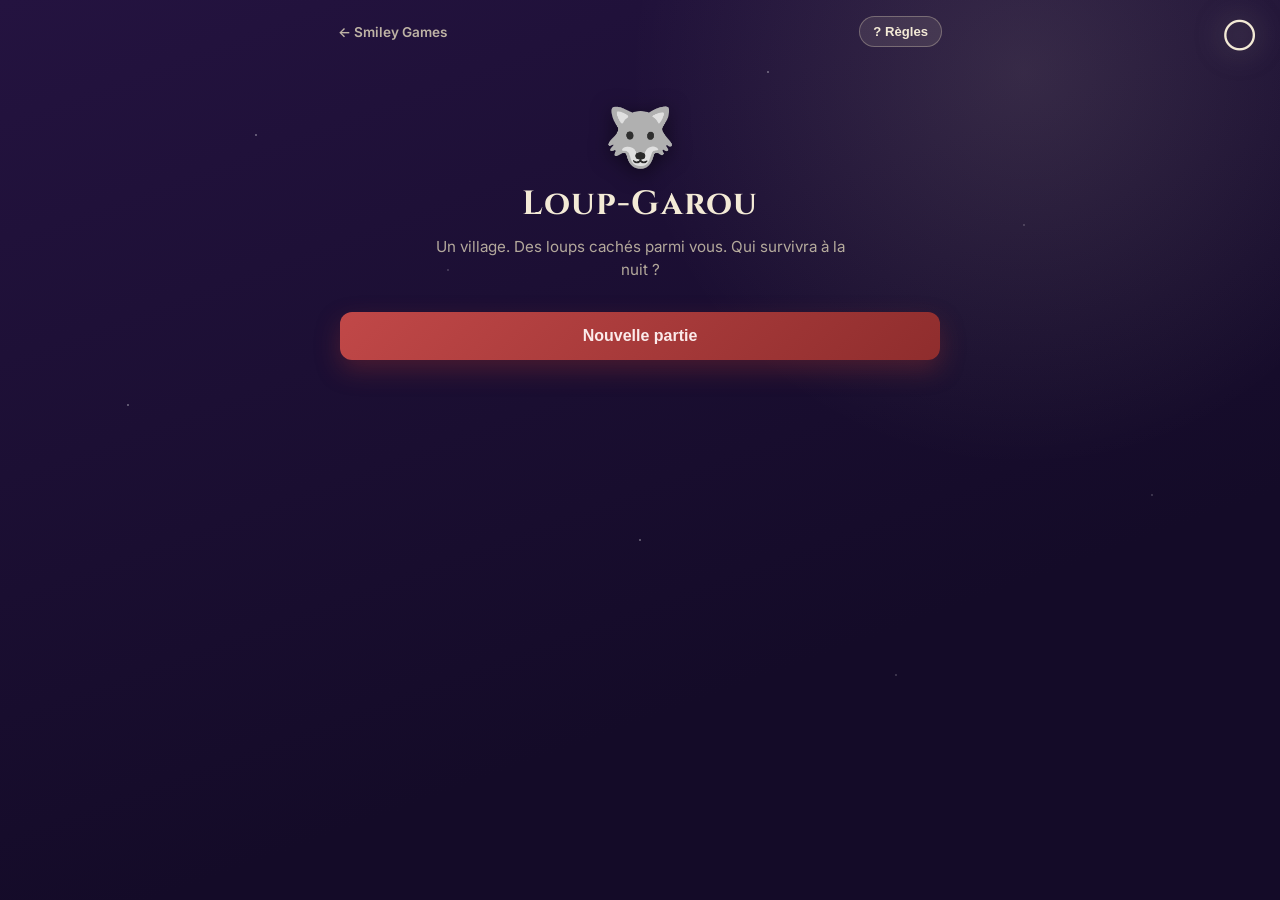
==== loup-garou/index.html @ ef9abdd2 "Corrige le retour à la ligne de la barre de navigation (6 boutons ne tenaient plus sur une ligne) et" ====
<!--
  © 2026 Smiley-droid — Tous droits réservés. Voir /LICENSE.
-->
<!DOCTYPE html>
<html lang="fr">
<head>
<meta charset="UTF-8">
<meta name="viewport" content="width=device-width, initial-scale=1.0">
<title>Loup-Garou — Smiley Games</title>
<link rel="preconnect" href="https://fonts.googleapis.com">
<link href="https://fonts.googleapis.com/css2?family=Cinzel:wght@600;700&family=Inter:wght@400;500;600;700&family=JetBrains+Mono:wght@600&display=swap" rel="stylesheet">
<link rel="stylesheet" href="style.css">
</head>
<body>

<div class="night-sky">
  <div class="stars"></div>
  <div class="moon">🌕</div>

  <header class="lg-topbar">
    <a href="../index.html" class="lg-back">← Smiley Games</a>
    <button class="lg-rules-btn" id="rules-btn">? Règles</button>
  </header>

  <main id="app"></main>
</div>

<template id="tpl-home">
  <section class="lg-view lg-home">
    <div class="lg-brand">
      <span class="lg-wolf">🐺</span>
      <h1>Loup-Garou</h1>
      <p>Un village. Des loups cachés parmi vous. Qui survivra à la nuit ?</p>
    </div>
    <button class="lg-btn-primary" id="new-game-btn">Nouvelle partie</button>
    <div id="lg-resume-zone"></div>
  </section>
</template>

<template id="tpl-setup">
  <section class="lg-view lg-setup">
    <button class="lg-link-back" data-back="home">← Retour</button>
    <h2>Joueurs</h2>
    <p class="lg-hint">Ajoute tous les joueurs présents autour de la table (5 minimum, 8-12 idéal).</p>
    <div class="lg-inline-add">
      <input type="text" id="setup-new-player" placeholder="Nom du joueur" maxlength="24">
      <button id="setup-add-player" class="lg-btn-ghost">+ Ajouter</button>
    </div>
    <ul class="lg-player-list" id="setup-player-list"></ul>

    <h2>Rôles spéciaux</h2>
    <p class="lg-hint">Le nombre de loups s'ajuste automatiquement. Coche les rôles spéciaux que tu veux inclure.</p>
    <div class="lg-role-picker" id="role-picker"></div>

    <div class="lg-summary" id="setup-summary"></div>

    <button class="lg-btn-primary" id="distribute-btn">Distribuer les rôles</button>
  </section>
</template>

<template id="tpl-reveal">
  <section class="lg-view lg-reveal">
    <p class="lg-progress" id="reveal-progress">Joueur 1 / 8</p>
    <div class="lg-role-card" id="role-card">
      <div class="lg-role-card-face lg-role-card-hidden" id="role-card-hidden">
        <p class="lg-pass-name" id="pass-name">Passe le téléphone à</p>
        <h2 id="reveal-player-name">—</h2>
        <p class="lg-tap-hint">Touche pour révéler ton rôle</p>
      </div>
      <div class="lg-role-card-face lg-role-card-shown hidden" id="role-card-shown">
        <span class="lg-role-icon" id="reveal-role-icon">🐺</span>
        <h2 id="reveal-role-name">Loup-Garou</h2>
        <p id="reveal-role-desc">Description du rôle</p>
      </div>
    </div>
    <button class="lg-btn-primary hidden" id="reveal-next-btn">Joueur suivant →</button>
  </section>
</template>

<template id="tpl-master">
  <section class="lg-view lg-master">
    <div class="lg-phase-banner" id="phase-banner">🌙 Nuit 1</div>

    <div id="master-step"></div>

    <h3 class="lg-players-heading">Joueurs</h3>
    <ul class="lg-alive-list" id="alive-list"></ul>

    <button class="lg-link-back" id="abandon-btn" data-back="home">Abandonner la partie</button>
  </section>
</template>

<template id="tpl-end">
  <section class="lg-view lg-end">
    <div class="lg-end-banner" id="end-banner"></div>
    <h3 class="lg-players-heading">Tous les rôles</h3>
    <ul class="lg-alive-list" id="end-role-list"></ul>
    <button class="lg-btn-primary" id="end-newgame-btn">Nouvelle partie</button>
  </section>
</template>

<script src="app.js"></script>
</body>
</html>
---- loup-garou/style.css ----
:root{
  --sky-1:#140b28;
  --sky-2:#241340;
  --moon:#f3e9c8;
  --blood:#8f2d2d;
  --blood-bright:#c14848;
  --parchment:#f3ead6;
  --parchment-2:#e9dcbd;
  --ink:#241a12;
  --line:rgba(36,26,18,0.15);
  --radius:14px;
  font-size:16px;
}
*{box-sizing:border-box;}
html,body{margin:0;padding:0;}
body{
  font-family:'Inter',system-ui,sans-serif;
  color:var(--parchment);
  background:var(--sky-1);
  min-height:100vh;
}

.night-sky{
  position:relative;
  min-height:100vh;
  overflow-x:hidden;
  background:
    radial-gradient(circle at 80% 8%, rgba(243,233,200,0.12), transparent 30%),
    linear-gradient(160deg, var(--sky-2), var(--sky-1) 70%);
}
.stars{
  position:absolute; inset:0; z-index:0; pointer-events:none;
  background-image:
    radial-gradient(1.5px 1.5px at 20% 15%, #fff, transparent),
    radial-gradient(1.5px 1.5px at 60% 8%, #fff, transparent),
    radial-gradient(1px 1px at 35% 30%, #fff, transparent),
    radial-gradient(1px 1px at 80% 25%, #fff, transparent),
    radial-gradient(1.5px 1.5px at 10% 45%, #fff, transparent),
    radial-gradient(1px 1px at 90% 55%, #fff, transparent),
    radial-gradient(1.5px 1.5px at 50% 60%, #fff, transparent),
    radial-gradient(1px 1px at 70% 75%, #fff, transparent);
  background-repeat:no-repeat;
  opacity:0.55;
}
.moon{
  position:absolute; top:14px; right:22px;
  font-size:2.2rem;
  filter:drop-shadow(0 0 14px rgba(243,233,200,0.5));
  z-index:0;
}

.lg-topbar{
  position:relative; z-index:1;
  display:flex; align-items:center; justify-content:space-between;
  padding:16px 18px 4px;
  max-width:640px; margin:0 auto;
}
.lg-back{
  color:rgba(243,233,200,0.75);
  text-decoration:none;
  font-size:0.85rem;
  font-weight:600;
}
.lg-back:hover{color:var(--parchment);}
.lg-rules-btn{
  background:rgba(243,233,200,0.1);
  border:1.5px solid rgba(243,233,200,0.3);
  color:var(--parchment);
  padding:7px 13px;
  border-radius:999px;
  font-size:0.82rem;
  font-weight:600;
  cursor:pointer;
}
.lg-rules-btn:hover{background:rgba(243,233,200,0.18);}

main#app{position:relative; z-index:1; max-width:640px; margin:0 auto; padding:20px 20px 60px;}

.lg-view{animation:lg-rise .28s ease both;}
@keyframes lg-rise{from{opacity:0;transform:translateY(6px);}to{opacity:1;transform:none;}}

/* Home */
.lg-home{text-align:center; padding-top:30px;}
.lg-brand .lg-wolf{font-size:3.6rem; display:block; margin-bottom:10px; filter:drop-shadow(0 4px 10px rgba(0,0,0,0.5));}
.lg-brand h1{
  font-family:'Cinzel',serif; font-weight:700; font-size:2.1rem; margin:0 0 10px; color:var(--parchment);
  letter-spacing:0.03em;
}
.lg-brand p{color:rgba(243,233,200,0.7); font-size:0.95rem; max-width:420px; margin:0 auto 30px; line-height:1.5;}

.lg-btn-primary{
  background:linear-gradient(135deg, var(--blood-bright), var(--blood));
  color:#fbeaea;
  border:none;
  padding:15px 22px;
  border-radius:12px;
  font-weight:700;
  font-size:1rem;
  cursor:pointer;
  width:100%;
  box-shadow:0 10px 24px rgba(143,45,45,0.4);
}
.lg-btn-primary:hover{filter:brightness(1.08);}
.lg-btn-primary:disabled{opacity:0.4;cursor:not-allowed;}
.lg-btn-ghost{
  background:rgba(243,233,200,0.08);
  border:1.5px solid rgba(243,233,200,0.3);
  color:var(--parchment);
  padding:11px 16px;
  border-radius:10px;
  font-weight:600;
  font-size:0.88rem;
  cursor:pointer;
  white-space:nowrap;
}
.lg-btn-ghost:hover{background:rgba(243,233,200,0.16);}
.lg-link-back{
  background:none; border:none;
  color:rgba(243,233,200,0.7);
  font-size:0.85rem; font-weight:600;
  cursor:pointer; padding:4px 0; margin-bottom:14px;
  display:block;
}
.lg-link-back:hover{color:var(--parchment);}

.lg-resume-card{
  margin-top:22px;
  background:rgba(243,233,200,0.08);
  border:1px solid rgba(243,233,200,0.2);
  border-radius:var(--radius);
  padding:16px 18px;
}
.lg-resume-card p{margin:4px 0 12px; color:rgba(243,233,200,0.7); font-size:0.85rem;}

/* Setup */
.lg-setup h2{font-family:'Cinzel',serif; font-size:1.15rem; margin:20px 0 4px; color:var(--parchment);}
.lg-hint{color:rgba(243,233,200,0.6); font-size:0.85rem; margin:0 0 12px;}
.lg-inline-add{display:flex; gap:8px; margin-bottom:12px;}
.lg-inline-add input{
  flex:1; padding:11px 12px; border-radius:8px; border:1.5px solid rgba(243,233,200,0.25);
  background:rgba(243,233,200,0.06); color:var(--parchment); font-size:0.9rem;
}
.lg-inline-add input::placeholder{color:rgba(243,233,200,0.4);}

.lg-player-list{list-style:none; margin:0 0 10px; padding:0; display:flex; flex-direction:column; gap:8px;}
.lg-player-list li{
  display:flex; align-items:center; justify-content:space-between;
  background:rgba(243,233,200,0.07);
  border:1px solid rgba(243,233,200,0.15);
  border-radius:10px; padding:10px 14px; font-size:0.9rem; font-weight:600;
}
.lg-player-list button{background:none;border:none;color:var(--blood-bright);font-size:0.95rem;cursor:pointer;font-weight:700;}

.lg-role-picker{display:flex; flex-direction:column; gap:8px; margin-bottom:16px;}
.lg-role-row{
  display:flex; align-items:center; gap:10px;
  background:rgba(243,233,200,0.07);
  border:1px solid rgba(243,233,200,0.15);
  border-radius:10px; padding:10px 14px;
}
.lg-role-row input[type="checkbox"]{width:18px; height:18px; flex-shrink:0;}
.lg-role-row .lg-role-icon-sm{font-size:1.2rem; width:26px; text-align:center;}
.lg-role-row .lg-role-info{flex:1;}
.lg-role-row .lg-role-info strong{display:block; font-size:0.9rem;}
.lg-role-row .lg-role-info span{display:block; font-size:0.76rem; color:rgba(243,233,200,0.55);}

.lg-summary{
  background:rgba(243,233,200,0.08);
  border:1px dashed rgba(243,233,200,0.3);
  border-radius:10px;
  padding:12px 14px;
  font-size:0.85rem;
  margin:6px 0 18px;
  color:rgba(243,233,200,0.85);
}

/* Reveal */
.lg-reveal{text-align:center;}
.lg-progress{color:rgba(243,233,200,0.6); font-size:0.85rem; margin-bottom:16px; font-family:'JetBrains Mono',monospace;}
.lg-role-card{
  min-height:320px;
  border-radius:18px;
  background:linear-gradient(160deg, var(--parchment), var(--parchment-2));
  color:var(--ink);
  box-shadow:0 18px 40px rgba(0,0,0,0.45);
  display:flex; align-items:center; justify-content:center;
  padding:30px 24px;
  cursor:pointer;
  margin-bottom:20px;
}
.lg-role-card-face h2{font-family:'Cinzel',serif; margin:8px 0 10px;}
.lg-pass-name{color:#6b6042; font-size:0.85rem; margin:0 0 6px; text-transform:uppercase; letter-spacing:0.05em;}
.lg-tap-hint{color:#6b6042; font-size:0.85rem; margin-top:14px;}
.lg-role-card-shown.hidden{display:none;}
.lg-role-icon{font-size:3rem; display:block; margin-bottom:6px;}
#reveal-role-desc{font-size:0.92rem; line-height:1.5; color:#4a4230;}

/* Master (nuit / jour) */
.lg-phase-banner{
  font-family:'Cinzel',serif;
  font-size:1.3rem;
  text-align:center;
  padding:14px;
  border-radius:12px;
  background:rgba(243,233,200,0.08);
  border:1px solid rgba(243,233,200,0.2);
  margin-bottom:18px;
}
.lg-step-card{
  background:rgba(243,233,200,0.08);
  border:1px solid rgba(243,233,200,0.2);
  border-radius:var(--radius);
  padding:18px 18px 20px;
  margin-bottom:16px;
}
.lg-step-card h3{font-family:'Cinzel',serif; margin:0 0 8px; font-size:1.05rem; color:var(--parchment);}
.lg-step-card p{color:rgba(243,233,200,0.8); font-size:0.9rem; line-height:1.5; margin:0 0 14px;}
.lg-target-grid{display:flex; flex-wrap:wrap; gap:8px; margin-bottom:14px;}
.lg-target-chip{
  padding:8px 14px; border-radius:999px;
  border:1.5px solid rgba(243,233,200,0.3);
  background:rgba(243,233,200,0.06);
  color:var(--parchment);
  font-size:0.85rem; cursor:pointer;
}
.lg-target-chip.selected{background:var(--blood); border-color:var(--blood-bright); color:#fff;}
.lg-target-chip.dead{opacity:0.3; text-decoration:line-through; pointer-events:none;}

.lg-players-heading{font-family:'Cinzel',serif; font-size:0.95rem; margin:18px 0 8px; color:rgba(243,233,200,0.8);}
.lg-alive-list{list-style:none; margin:0 0 16px; padding:0; display:flex; flex-direction:column; gap:6px;}
.lg-alive-list li{
  display:flex; align-items:center; justify-content:space-between;
  padding:9px 14px; border-radius:9px;
  background:rgba(243,233,200,0.06);
  border:1px solid rgba(243,233,200,0.12);
  font-size:0.86rem;
}
.lg-alive-list li.dead{opacity:0.4; text-decoration:line-through;}
.lg-alive-list .lg-role-tag{font-size:0.76rem; color:rgba(243,233,200,0.55); font-family:'JetBrains Mono',monospace;}

/* End */
.lg-end-banner{
  background:linear-gradient(135deg, var(--blood-bright), var(--blood));
  color:#fbeaea;
  padding:22px 20px;
  border-radius:var(--radius);
  text-align:center;
  font-family:'Cinzel',serif;
  font-size:1.3rem;
  margin-bottom:8px;
  box-shadow:0 14px 30px rgba(143,45,45,0.4);
}

/* Modal (règles) */
.lg-modal-overlay{
  position:fixed; inset:0; background:rgba(5,3,12,0.7);
  display:flex; align-items:center; justify-content:center; padding:18px; z-index:100;
}
.lg-modal-card{
  background:var(--parchment); color:var(--ink);
  border-radius:var(--radius); padding:20px; max-width:460px; width:100%;
  max-height:82vh; overflow-y:auto;
  box-shadow:0 20px 50px rgba(0,0,0,0.5);
}
.lg-modal-card h3{font-family:'Cinzel',serif; margin:0 0 10px;}
.lg-modal-card p{font-size:0.9rem; line-height:1.55; margin:0 0 10px;}
.lg-modal-card .lg-btn-primary{margin-top:10px;}

.hidden{display:none !important;}
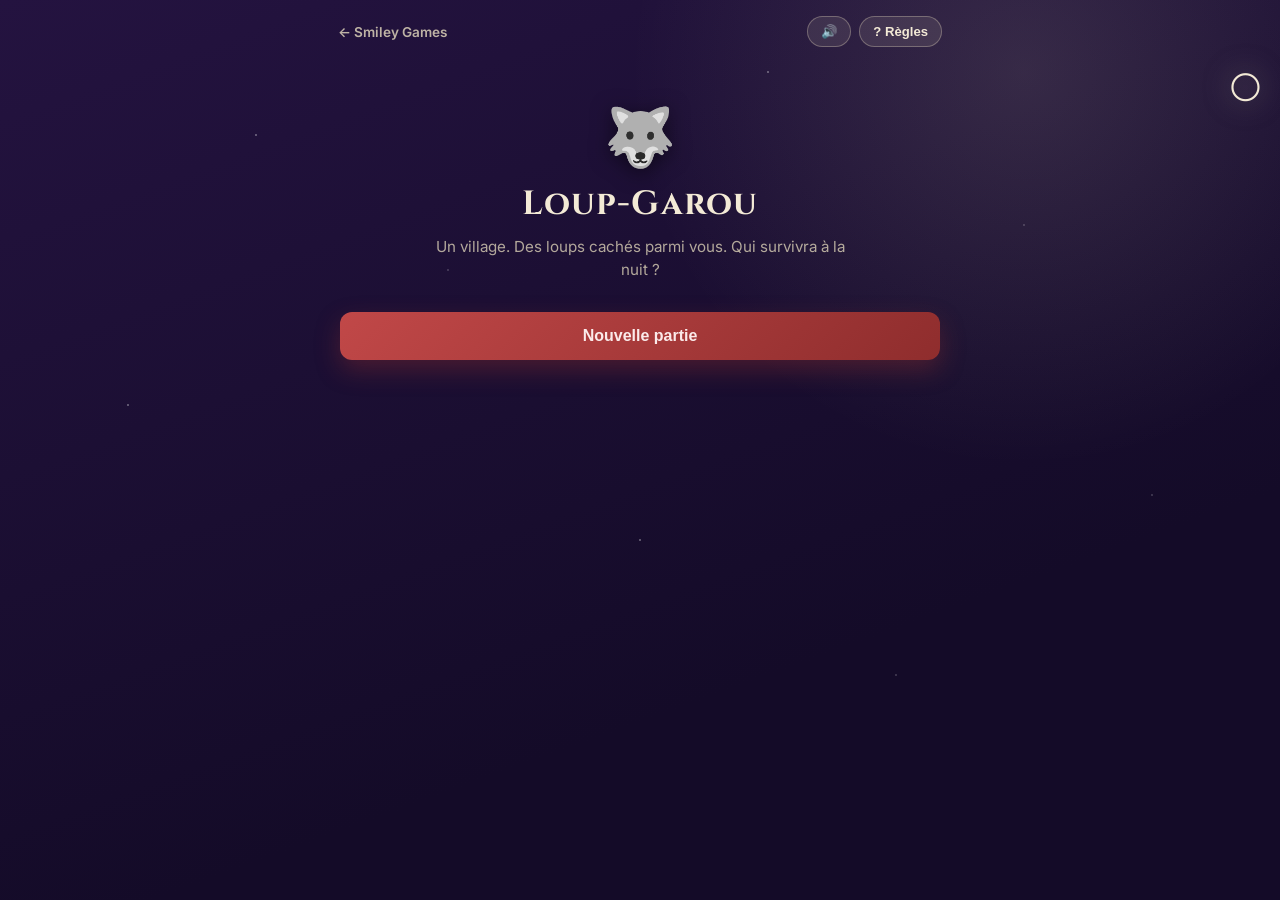
==== commit 87591a89: "Ajoute la narration vocale (synthèse vocale du navigateur) à chaque étape nuit/jour de Loup-Garou, a" ====
--- a/loup-garou/index.html
+++ b/loup-garou/index.html
@@ -19,7 +19,10 @@
 
   <header class="lg-topbar">
     <a href="../index.html" class="lg-back">← Smiley Games</a>
-    <button class="lg-rules-btn" id="rules-btn">? Règles</button>
+    <div class="lg-topbar-actions">
+      <button class="lg-rules-btn" id="voice-btn">🔊</button>
+      <button class="lg-rules-btn" id="rules-btn">? Règles</button>
+    </div>
   </header>
 
   <main id="app"></main>
--- a/loup-garou/style.css
+++ b/loup-garou/style.css
@@ -43,10 +43,11 @@
   opacity:0.55;
 }
 .moon{
-  position:absolute; top:14px; right:22px;
-  font-size:2.2rem;
+  position:absolute; top:68px; right:18px;
+  font-size:2rem;
   filter:drop-shadow(0 0 14px rgba(243,233,200,0.5));
   z-index:0;
+  pointer-events:none;
 }
 
 .lg-topbar{
@@ -62,6 +63,7 @@
   font-weight:600;
 }
 .lg-back:hover{color:var(--parchment);}
+.lg-topbar-actions{display:flex;gap:8px;}
 .lg-rules-btn{
   background:rgba(243,233,200,0.1);
   border:1.5px solid rgba(243,233,200,0.3);
